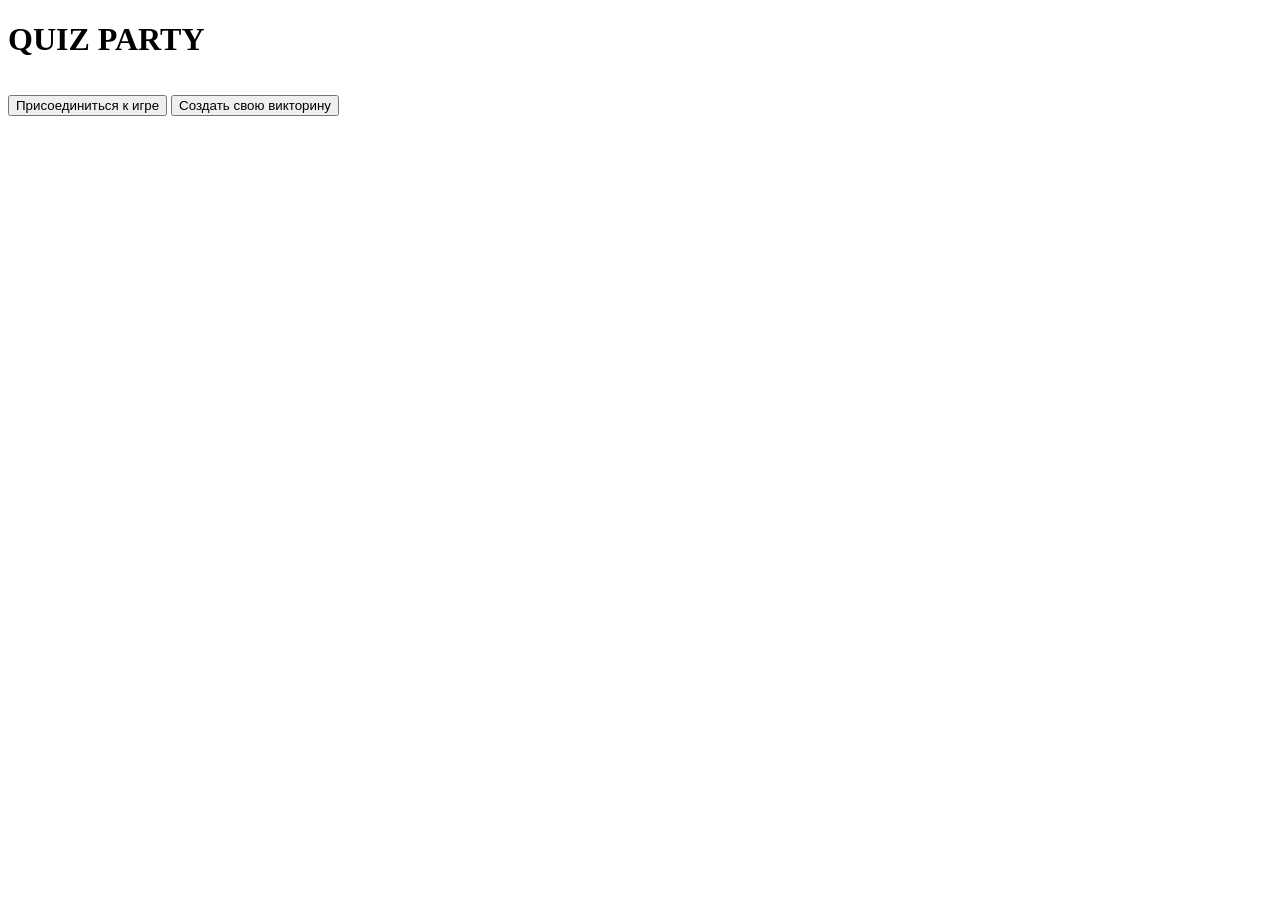
==== frontend/index.html @ ed693cd4 "Обнова" ====
<!DOCTYPE html>
<html lang="ru">
<head>
    <meta charset="UTF-8">
    <meta name="viewport" content="width=device-width, initial-scale=1.0">
    <title>Quiz Party - Меню</title>
    <link rel="stylesheet" href="css/style.css">
</head>
<body>
    <div class="glass-card">
        <h1>QUIZ PARTY</h1>
        <button onclick="location.href='game.html'" class="btn-primary">Присоединиться к игре</button>
        <button onclick="location.href='create.html'" class="btn-secondary" style="margin-top:15px;">Создать свою викторину</button>
    </div>
</body>
</html>
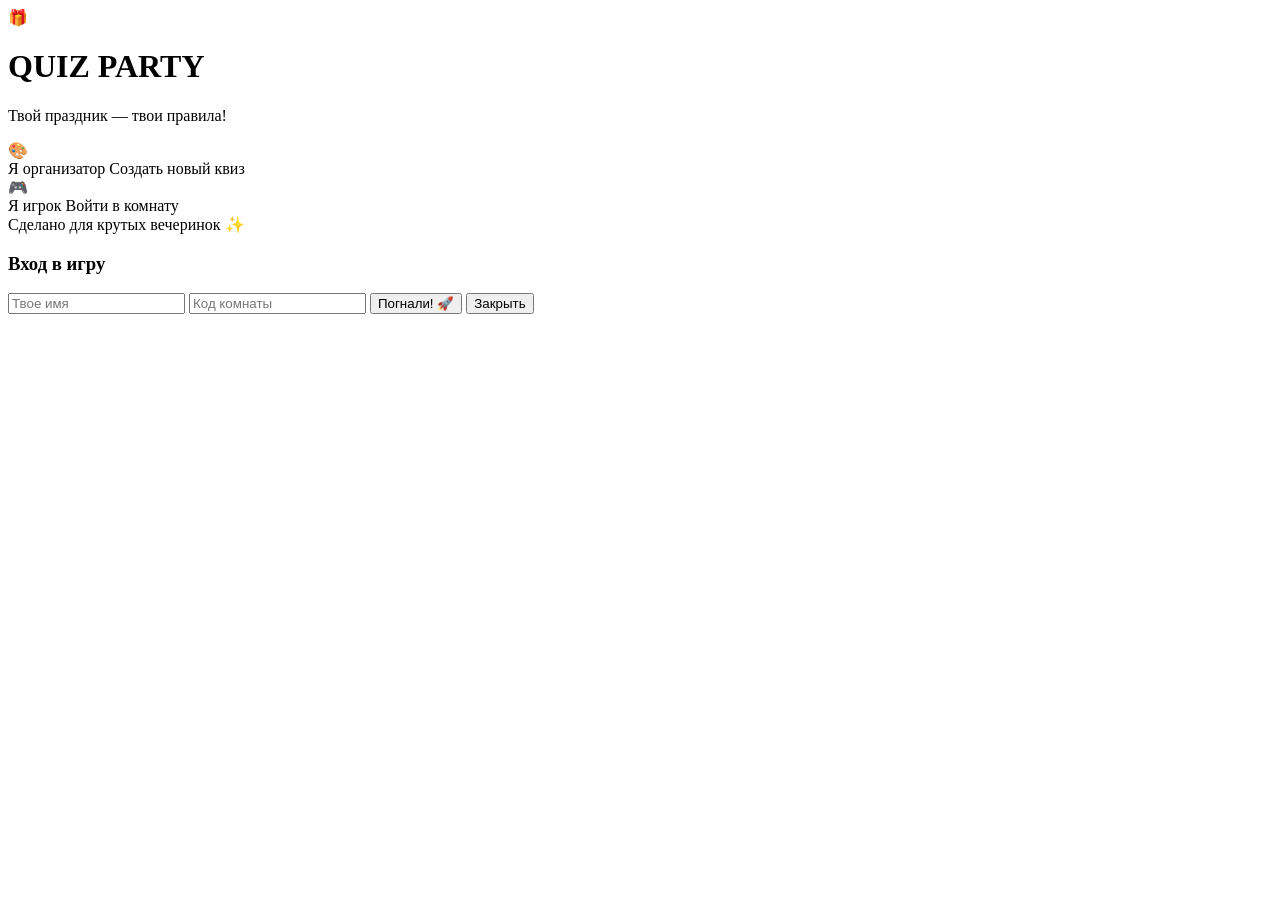
==== commit 54e59134: "redesign wait page host4" ====
--- a/frontend/index.html
+++ b/frontend/index.html
@@ -3,14 +3,76 @@
 <head>
     <meta charset="UTF-8">
     <meta name="viewport" content="width=device-width, initial-scale=1.0">
-    <title>Quiz Party - Меню</title>
+    <title>Quiz Party 🎉 — Главная</title>
+    <link href="https://fonts.googleapis.com/css2?family=Montserrat:wght@400;600;800&display=swap" rel="stylesheet">
     <link rel="stylesheet" href="css/style.css">
+    <link rel="stylesheet" href="css/menu.css">
 </head>
-<body>
-    <div class="glass-card">
-        <h1>QUIZ PARTY</h1>
-        <button onclick="location.href='game.html'" class="btn-primary">Присоединиться к игре</button>
-        <button onclick="location.href='create.html'" class="btn-secondary" style="margin-top:15px;">Создать свою викторину</button>
+<body class="party-bg">
+
+    <div class="balloon balloon-1"></div>
+    <div class="balloon balloon-2"></div>
+    <div class="balloon balloon-3"></div>
+
+    <div class="main-container">
+        <div class="party-card menu-card">
+            <div class="logo-area">
+                <span class="emoji-logo">🎁</span>
+                <h1 class="party-title">QUIZ PARTY</h1>
+                <p class="party-subtitle">Твой праздник — твои правила!</p>
+            </div>
+
+            <div class="menu-grid">
+                <div class="menu-item create" onclick="location.href='create.html'">
+                    <div class="menu-icon">🎨</div>
+                    <div class="menu-text">
+                        <span class="menu-label">Я организатор</span>
+                        <span class="menu-desc">Создать новый квиз</span>
+                    </div>
+                </div>
+
+                <div class="menu-item join" onclick="openJoinModal()">
+                    <div class="menu-icon">🎮</div>
+                    <div class="menu-text">
+                        <span class="menu-label">Я игрок</span>
+                        <span class="menu-desc">Войти в комнату</span>
+                    </div>
+                </div>
+            </div>
+
+            <div class="footer-info">
+                Сделано для крутых вечеринок ✨
+            </div>
+        </div>
     </div>
+
+    <div id="join-modal" class="modal">
+        <div class="modal-content glass-card">
+            <h3>Вход в игру</h3>
+            <input type="text" id="player-name" maxlength="15" placeholder="Твое имя">
+            <input type="text" id="room-code" placeholder="Код комнаты">
+            <button onclick="startJoining()" class="btn-party-direct">Погнали! 🚀</button>
+            <button onclick="closeJoinModal()" class="btn-close">Закрыть</button>
+        </div>
+    </div>
+
+    <script>
+        function openJoinModal() {
+            document.getElementById('join-modal').style.display = 'flex';
+        }
+        function closeJoinModal() {
+            document.getElementById('join-modal').style.display = 'none';
+        }
+        function startJoining() {
+            const name = document.getElementById('player-name').value;
+            const code = document.getElementById('room-code').value;
+            if(name && code) {
+                sessionStorage.setItem('quiz_player_name', name);
+                window.location.href = `game.html?room=${code}&role=player`;
+            } else {
+                alert("Введи имя и код комнаты! 😊");
+            }
+        }
+    </script>
 </body>
 </html>
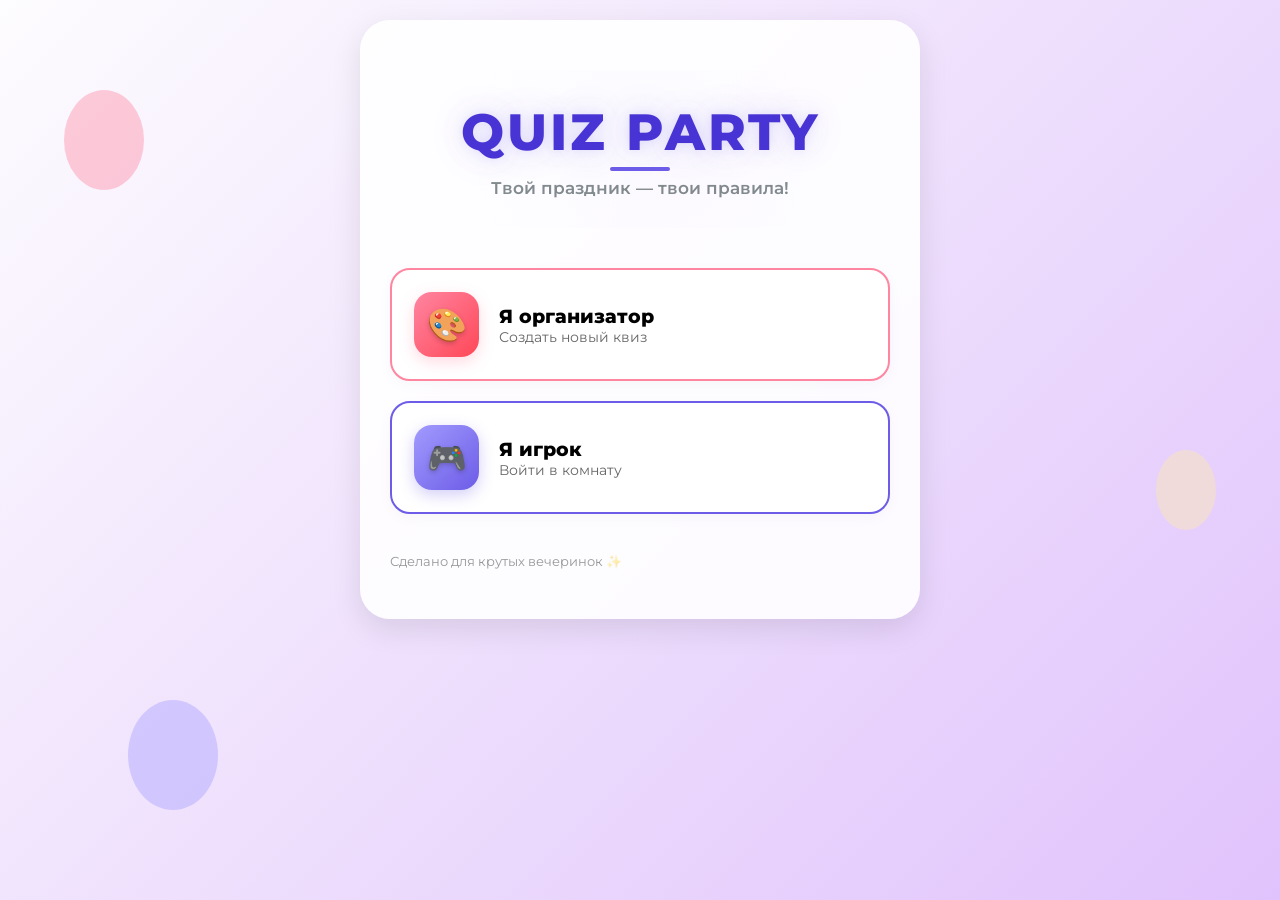
==== commit 2b4e35e1: "redesign and logic code copy" ====
--- a/frontend/index.html
+++ b/frontend/index.html
@@ -2,7 +2,7 @@
 <html lang="ru">
 <head>
     <meta charset="UTF-8">
-    <meta name="viewport" content="width=device-width, initial-scale=1.0">
+    <meta name="viewport" content="width=device-width, initial-scale=1.0, maximum-scale=1.0, user-scalable=no">
     <title>Quiz Party 🎉 — Главная</title>
     <link href="https://fonts.googleapis.com/css2?family=Montserrat:wght@400;600;800&display=swap" rel="stylesheet">
     <link rel="stylesheet" href="css/style.css">
@@ -17,9 +17,8 @@
     <div class="main-container">
         <div class="party-card menu-card">
             <div class="logo-area">
-                <span class="emoji-logo">🎁</span>
                 <h1 class="party-title">QUIZ PARTY</h1>
-                <p class="party-subtitle">Твой праздник — твои правила!</p>
+                <p class="party-subtitle reveal-anim-delay">Твой праздник — твои правила!</p>
             </div>
 
             <div class="menu-grid">
@@ -47,32 +46,36 @@
     </div>
 
     <div id="join-modal" class="modal">
-        <div class="modal-content glass-card">
-            <h3>Вход в игру</h3>
-            <input type="text" id="player-name" maxlength="15" placeholder="Твое имя">
-            <input type="text" id="room-code" placeholder="Код комнаты">
-            <button onclick="startJoining()" class="btn-party-direct">Погнали! 🚀</button>
-            <button onclick="closeJoinModal()" class="btn-close">Закрыть</button>
+        <div class="modal-content light-glass-card">
+            <div class="modal-header">
+                <h3>Вход в игру</h3>
+                <p>Введи данные, чтобы начать веселье</p>
+            </div>
+            
+            <div class="portal-inputs">
+                <div class="modern-field" id="field-name">
+                    <input type="text" id="player-name" maxlength="15" placeholder=" " required>
+                    <label>Твое имя</label>
+                    <span class="field-icon">👤</span>
+                    <div class="field-border"></div>
+                </div>
+                <span class="input-hint" id="hint-name">Пожалуйста, представься 🎭</span> <div class="modern-field" id="field-code">
+                    <input type="text" id="room-code" placeholder=" " required>
+                    <label>Код комнаты</label>
+                    <span class="field-icon">🔑</span>
+                    <div class="field-border"></div>
+                </div>
+                <span class="input-hint" id="hint-code">Нужен код, чтобы войти 🚪</span>
+            </div>
+
+            <button onclick="startJoining()" class="btn-modern-join">
+                <span>ПОГНАЛИ! 🚀</span>
+            </button>
+            
+            <button onclick="closeJoinModal()" class="btn-cancel-link">Вернуться назад</button>
         </div>
     </div>
 
-    <script>
-        function openJoinModal() {
-            document.getElementById('join-modal').style.display = 'flex';
-        }
-        function closeJoinModal() {
-            document.getElementById('join-modal').style.display = 'none';
-        }
-        function startJoining() {
-            const name = document.getElementById('player-name').value;
-            const code = document.getElementById('room-code').value;
-            if(name && code) {
-                sessionStorage.setItem('quiz_player_name', name);
-                window.location.href = `game.html?room=${code}&role=player`;
-            } else {
-                alert("Введи имя и код комнаты! 😊");
-            }
-        }
-    </script>
+    <script src="js/menu.js"></script>
 </body>
 </html>
--- a/frontend/css/style.css
+++ b/frontend/css/style.css
@@ -0,0 +1,44 @@
+body {
+    margin: 0; font-family: 'Montserrat', sans-serif;
+    background: linear-gradient(135deg, #fdfcfe 0%, #e0c3fc 100%);
+    min-height: 100vh;
+}
+
+.main-container {
+    display: flex; justify-content: center; padding: 20px;
+}
+
+.party-card {
+    background: rgba(255,255,255,0.9);
+    padding: 30px; border-radius: 30px;
+    width: 100%; max-width: 500px;
+    box-shadow: 0 10px 30px rgba(0,0,0,0.1);
+    z-index: 10;
+}
+
+.balloon {
+    position: fixed; border-radius: 50%; opacity: 0.4; z-index: 1;
+    animation: float 6s infinite ease-in-out;
+}
+.balloon-1 { width: 80px; height: 100px; background: #ff85a1; top: 10%; left: 5%; }
+.balloon-2 { width: 60px; height: 80px; background: #ffeaa7; top: 50%; right: 5%; animation-delay: 2s; }
+.balloon-3 { width: 90px; height: 110px; background: #a29bfe; bottom: 10%; left: 10%; animation-delay: 4s; }
+
+@keyframes float {
+    0%, 100% { transform: translateY(0); }
+    50% { transform: translateY(-20px); }
+}
+
+/* Отключаем жесты масштабирования на уровне CSS */
+html, body {
+    touch-action: pan-x pan-y; /* Разрешает только скролл, запрещает зум щипком */
+}
+
+/* Убираем синюю рамку и зум при фокусе */
+input, select, textarea {
+    font-size: 12px !important; 
+}
+
+* {
+    -webkit-tap-highlight-color: transparent; /* Убирает синюю рамку при клике на кнопки/инпуты */
+}
--- a/frontend/css/menu.css
+++ b/frontend/css/menu.css
@@ -0,0 +1,632 @@
+.menu-card {
+    padding: 50px 30px !important;
+}
+
+.logo-area {
+    position: relative;
+    margin-bottom: 40px; /* Немного уменьшили отступ, так как нет логотипа */
+    padding: 30px 0;
+    text-align: center;
+    background: radial-gradient(circle at center, rgba(108, 92, 231, 0.02) 0%, rgba(255, 255, 255, 0) 70%); /* Почти незаметное свечение фона */
+}
+
+/* Главный заголовок с эффектом КОНТРАЖУРА (Glow) */
+.party-title {
+    font-family: 'Montserrat', sans-serif;
+    font-weight: 800; /* Экстра-жирный шрифт */
+    font-size: 3.2rem; /* Сделали крупнее, раз он теперь главный */
+    margin: 0;
+    text-transform: uppercase;
+    letter-spacing: 3px; /* Увеличили межбуквенный отступ для стильности */
+    position: relative;
+    display: inline-block;
+    
+    /* 1. Цвет самого текста - глубокий фиолетовый */
+    color: #4834d4; 
+    
+    /* 2. МАГИЯ СВЕЧЕНИЯ ЗА ТЕКСТОМ (Мягкий Неон) */
+    text-shadow: 
+        0 0 10px rgba(108, 92, 231, 0.1),  /* Самое ближнее мягкое свечение */
+        0 0 25px rgba(108, 92, 231, 0.15), /* Среднее свечение */
+        0 0 45px rgba(108, 92, 231, 0.1);  /* Дальнее расплывчатое облако света */
+    
+    /* Анимация: Легкое "дыхание" света */
+    animation: quizGlowBreath 4s infinite ease-in-out;
+}
+
+/* Анимация пульсации неонового облака */
+@keyframes quizGlowBreath {
+    0%, 100% { 
+        text-shadow: 
+            0 0 10px rgba(108, 92, 231, 0.1),
+            0 0 25px rgba(108, 92, 231, 0.15),
+            0 0 45px rgba(108, 92, 231, 0.1);
+    }
+    50% { 
+        text-shadow: 
+            0 0 15px rgba(108, 92, 231, 0.15),
+            0 0 35px rgba(108, 92, 231, 0.2),
+            0 0 65px rgba(108, 92, 231, 0.15); /* Свечение становится чуть ярче и шире */
+    }
+}
+
+/* Эффект при наведении на всю шапку (для интереса) */
+.logo-area:hover .party-title {
+    color: #6c5ce7; /* Текст становится чуть светлее */
+    transform: scale(1.03); /* Легкое увеличение */
+    transition: all 0.4s ease;
+}
+
+/* Интерактивная полоска под заголовком */
+.party-title::after {
+    content: '';
+    position: absolute;
+    bottom: -8px;
+    left: 50%;
+    width: 60px;
+    height: 4px;
+    background: #6c5ce7;
+    border-radius: 10px;
+    transform: translateX(-50%);
+    transition: width 0.3s ease, background 0.3s ease;
+}
+
+/* Эффект при наведении на заголовок (для интереса) */
+.logo-area:hover .party-title::after {
+    width: 140px;
+    background: #ff85a1; /* Меняем цвет полоски на розовый при наведении */
+}
+
+/* Подзаголовок: делаем чуть четче и добавляем иконки ✨ */
+.party-subtitle {
+    font-size: 1.05rem;
+    color: #636e72;
+    margin: 15px 0 0;
+    opacity: 0.8;
+    font-weight: 600;
+    display: flex;
+    align-items: center;
+    justify-content: center;
+    gap: 12px;
+}
+
+.party-subtitle::before,
+.party-subtitle::after {
+    font-size: 0.9rem;
+    opacity: 0.4;
+}
+
+/* Анимация появления с задержкой */
+.reveal-anim-delay {
+    animation: subtitleReveal 0.8s ease-out 0.2s both; /* Появляется через 0.2с после загрузки */
+}
+
+@keyframes subtitleReveal {
+    from { opacity: 0; transform: translateY(10px); }
+    to { opacity: 0.8; transform: translateY(0); }
+}
+
+.menu-grid {
+    display: flex;
+    flex-direction: column;
+    gap: 20px;
+}
+
+/* Основная карточка меню */
+.menu-item {
+    position: relative;
+    display: flex;
+    align-items: center;
+    padding: 22px;
+    border-radius: 20px;
+    cursor: pointer;
+    background: #ffffff;
+    border: 2px solid transparent;
+    text-align: left;
+    box-shadow: 0 4px 15px rgba(0,0,0,0.03);
+    overflow: hidden; /* Важно для эффекта блика */
+    transition: all 0.4s cubic-bezier(0.175, 0.885, 0.32, 1.275);
+    z-index: 1;
+}
+
+/* Эффект стеклянного блика (Shine) */
+.menu-item::after {
+    content: '';
+    position: absolute;
+    top: 0; 
+    left: -100%;
+    width: 50%; 
+    height: 100%;
+    background: linear-gradient(to right, rgba(255,255,255,0) 0%, rgba(255,255,255,0.8) 50%, rgba(255,255,255,0) 100%);
+    transform: skewX(-25deg);
+    transition: all 0.5s ease;
+    z-index: -1;
+}
+
+/* Общий hover: подъем карточки и пробегающий блик */
+.menu-item:hover {
+    transform: translateY(-5px) scale(1.02);
+}
+.menu-item:hover::after {
+    left: 150%;
+    transition: all 0.7s ease-in-out;
+}
+
+/* Анимация иконок при наведении */
+@keyframes iconPartyBounce {
+    0%, 100% { transform: translateY(0) rotate(0deg) scale(1); }
+    25% { transform: translateY(-4px) rotate(-8deg) scale(1.1); }
+    50% { transform: translateY(0) rotate(0deg) scale(1.05); }
+    75% { transform: translateY(-2px) rotate(8deg) scale(1.1); }
+}
+
+.menu-item:hover .menu-icon {
+    animation: iconPartyBounce 0.6s ease-in-out;
+}
+
+/* --- Стили для кнопки ОРГАНИЗАТОРА (Розовая) --- */
+.menu-item.create:hover {
+    border-color: #ff85a1;
+    /* Цветная светящаяся тень вместо серой */
+    box-shadow: 0 15px 30px rgba(255, 133, 161, 0.25); 
+}
+
+.menu-item.create {
+    border-color: #ff85a1;
+}
+    
+.menu-item.create .menu-icon {
+    /* Сочный градиент вместо сплошного цвета */
+    background: linear-gradient(135deg, #ff85a1, #ff4757);
+    box-shadow: 0 5px 15px rgba(255, 133, 161, 0.3);
+}
+
+.menu-item.join {
+    border-color: #6c5ce7;
+}
+
+/* --- Стили для кнопки ИГРОКА (Фиолетовая) --- */
+.menu-item.join:hover {
+    border-color: #6c5ce7;
+    /* Цветная светящаяся тень */
+    box-shadow: 0 15px 30px rgba(108, 92, 231, 0.25);
+}
+
+.menu-item.join .menu-icon {
+    /* Сочный градиент */
+    background: linear-gradient(135deg, #a29bfe, #6c5ce7);
+    box-shadow: 0 5px 15px rgba(108, 92, 231, 0.3);
+}
+
+/* Настраиваем иконку (сделал чуть крупнее и добавил тень тексту) */
+.menu-icon {
+    width: 65px;
+    height: 65px;
+    border-radius: 18px;
+    display: flex;
+    align-items: center;
+    justify-content: center;
+    font-size: 2rem;
+    color: white;
+    margin-right: 20px;
+    transition: all 0.3s ease;
+    text-shadow: 0 2px 5px rgba(0,0,0,0.2);
+}
+
+.menu-text {
+    display: flex;
+    flex-direction: column;
+}
+
+.menu-label {
+    font-weight: 800;
+    font-size: 1.2rem;
+    color: var(--party-text);
+}
+
+.menu-desc {
+    font-size: 0.9rem;
+    opacity: 0.6;
+}
+
+.footer-info {
+    margin-top: 40px;
+    font-size: 0.8rem;
+    opacity: 0.4;
+}
+
+
+.modal-content {
+    width: 90%;
+    max-width: 400px;
+    padding: 30px;
+}
+
+.modal-content input {
+    width: 100%;
+    padding: 15px;
+    margin-bottom: 15px;
+    border-radius: 12px;
+    border: 2px solid #eee;
+    font-family: 'Montserrat', sans-serif;
+    box-sizing: border-box;
+}
+
+.btn-close {
+    background: none;
+    border: none;
+    color: var(--party-purple);
+    margin-top: 10px;
+    cursor: pointer;
+    font-weight: 600;
+}
+
+/* Светлое модальное окно */
+.modal {
+    display: none;
+    position: fixed;
+    top: 0; left: 0; width: 100%; height: 100%;
+    background: rgba(255, 255, 255, 0.4); /* Светлая подложка */
+    backdrop-filter: blur(15px);
+    justify-content: center;
+    align-items: center;
+    z-index: 1000;
+}
+
+.light-glass-card {
+    background: rgba(255, 255, 255, 0.8) !important;
+    border: 1px solid rgba(255, 255, 255, 0.5);
+    border-radius: 40px;
+    padding: 40px;
+    width: 90%;
+    max-width: 420px;
+    box-shadow: 0 30px 60px rgba(0, 0, 0, 0.08);
+    text-align: center;
+    animation: slideUp 0.4s ease-out;
+}
+
+.badge-new {
+    display: inline-block;
+    background: #6c5ce7;
+    color: white;
+    font-size: 0.65rem;
+    font-weight: 800;
+    padding: 5px 12px;
+    border-radius: 50px;
+    margin-bottom: 15px;
+    letter-spacing: 1px;
+}
+
+.modal-header p {
+    font-size: 0.9rem;
+    color: #636e72;
+    margin: 10px 0 30px;
+}
+
+/* Стили полей ввода */
+.input-group-modern {
+    text-align: left;
+    margin-bottom: 20px;
+}
+
+.input-group-modern label {
+    font-size: 0.7rem;
+    font-weight: 800;
+    color: #b2bec3;
+    margin-left: 15px;
+    margin-bottom: 8px;
+    display: block;
+}
+
+.input-wrapper {
+    position: relative;
+    display: flex;
+    align-items: center;
+}
+
+.input-wrapper .icon {
+    position: absolute;
+    left: 20px;
+    font-size: 1.1rem;
+}
+
+.light-glass-card input {
+    width: 100%;
+    background: #f1f2f6 !important;
+    border: 2px solid transparent !important;
+    border-radius: 20px !important;
+    padding: 18px 20px 18px 55px !important;
+    font-family: 'Montserrat', sans-serif;
+    font-weight: 600;
+    color: #2d3436 !important;
+    transition: 0.3s;
+}
+
+.light-glass-card input:focus {
+    background: #fff !important;
+    border-color: #6c5ce7 !important;
+    box-shadow: 0 10px 20px rgba(108, 92, 231, 0.1);
+    outline: none;
+}
+
+/* Кнопка */
+.btn-modern-join {
+    background: #6c5ce7;
+    color: white;
+    border: none;
+    width: 100%;
+    padding: 20px;
+    border-radius: 20px;
+    font-size: 1.1rem;
+    font-weight: 800;
+    cursor: pointer;
+    box-shadow: 0 10px 25px rgba(108, 92, 231, 0.3);
+    transition: 0.3s;
+    margin-top: 10px;
+}
+
+.btn-modern-join:hover {
+    transform: translateY(-3px);
+    box-shadow: 0 15px 30px rgba(108, 92, 231, 0.4);
+    background: #5b49d6;
+}
+
+.btn-cancel-link {
+    background: none;
+    border: none;
+    color: #b2bec3;
+    margin-top: 20px;
+    font-weight: 600;
+    cursor: pointer;
+    transition: 0.3s;
+}
+
+.btn-cancel-link:hover {
+    color: #636e72;
+}
+
+@keyframes slideUp {
+    from { opacity: 0; transform: translateY(30px); }
+    to { opacity: 1; transform: translateY(0); }
+}
+
+.portal-inputs {
+    display: flex;
+    flex-direction: column;
+    gap: 25px; /* Увеличили отступ для плавающих подписей */
+    margin-bottom: 35px;
+}
+
+.modern-field {
+    position: relative;
+    width: 100%;
+}
+
+.modern-field input:focus ~ .field-icon {
+    opacity: 1;
+    color: #6c5ce7;
+}
+
+
+/* Убираем лишние отступы, так как убрали бейдж */
+.modal-header h3 {
+    margin-top: 10px;
+}
+
+/* Чтобы розовый текст хорошо читался на сером фоне */
+.modern-field input::selection {
+    background: rgba(255, 133, 161, 0.2);
+    color: #ff85a1;
+}
+
+/* Подсказки: делаем их еле заметными (светло-серыми) */
+.modern-field label {
+    position: absolute;
+    left: 46px;
+    top: 40%;
+    transform: translateY(-50%);
+    color: rgba(0, 0, 0, 0.2); /* Очень прозрачный серый */
+    font-size: 0.8rem;
+    font-weight: 600;
+    pointer-events: none;
+    transition: all 0.5s cubic-bezier(0.4, 0, 0.2, 1);
+    z-index: 2;
+}
+
+/* Когда поле активно или заполнено */
+.modern-field input:focus ~ label,
+.modern-field input:not(:placeholder-shown) ~ label {
+    top: 15px;
+    font-size: 0.6rem;
+    font-weight: 800;
+    color: rgba(0, 0, 0, 0.25); /* Остается серым и незаметным даже наверху */
+    text-transform: uppercase;
+    letter-spacing: 1px;
+}
+
+
+.error-msg {
+    color: #ff85a1;
+    font-size: 0.7rem;
+    font-weight: 700;
+    margin-top: 8px;
+    text-align: left;
+    display: none;
+}
+
+/* Ошибки: Текст и границы */
+.modern-field.error-active .field-border {
+    background: #ff4757; /* Яркий красный вместо розового */
+    box-shadow: 0 0 10px rgba(255, 71, 87, 0.5);
+}
+
+.modern-field.error-active .field-icon {
+    filter: drop-shadow(0 0 5px rgba(255, 71, 87, 0.5));
+}
+
+
+/* Основной стиль инпута - теперь без розового текста */
+.modern-field input {
+    width: 100% !important;
+    background: rgba(240, 242, 245, 0.8) !important;
+    border: 2px solid transparent !important; /* Прозрачная рамка для плавности */
+    border-radius: 16px !important;
+    padding: 18px 20px 10px 45px !important;
+    font-family: 'Montserrat', sans-serif;
+    font-weight: 600;
+    color: #2d3436 !important; /* ТЕМНЫЙ ЦВЕТ ТЕКСТА (вместо розового) */
+    font-size: 1rem;
+    transition: all 0.3s cubic-bezier(0.4, 0, 0.2, 1);
+    box-sizing: border-box;
+}
+
+/* Эффект фокуса - мягкая фиолетовая рамка (в цвет темы) */
+.modern-field input:focus {
+    background: #ffffff !important;
+    border-color: #6c5ce7 !important; 
+    box-shadow: 0 8px 20px rgba(108, 92, 231, 0.1) !important;
+}
+
+/* Плавающая подпись (Label) - чуть темнее для читаемости */
+.modern-field label {
+    position: absolute;
+    left: 45px;
+    top: 50%;
+    transform: translateY(-50%);
+    color: #a4b0be; /* Спокойный серый */
+    font-size: 0.9rem;
+    font-weight: 500;
+    pointer-events: none;
+    transition: all 0.3s ease;
+    z-index: 2;
+}
+
+/* Поднятая подпись (когда текст введен) */
+.modern-field input:focus ~ label,
+.modern-field input:not(:placeholder-shown) ~ label {
+    top: 12px;
+    left: 45px;
+    font-size: 0.65rem;
+    font-weight: 800;
+    color: #6c5ce7; /* Фиолетовый акцент при наборе */
+    text-transform: uppercase;
+    letter-spacing: 0.5px;
+}
+
+/* Иконка внутри инпута */
+.modern-field .field-icon {
+    position: absolute;
+    left: 10px;
+    top: 38%;
+    transform: translateY(-50%);
+    font-size: 1.2rem;
+    opacity: 0.4;
+    z-index: 3;
+    transition: 0.3s;
+}
+
+/* СТИЛЬ ОШИБКИ */
+.modern-field.error-active input {
+    border-color: #ff4757 !important; /* Красная рамка */
+    background: #fffafa !important; /* Едва заметный красный оттенок фона */
+}
+
+.modern-field.error-active .field-icon {
+    opacity: 1;
+    filter: grayscale(0) brightness(0.8);
+}
+
+.input-hint {
+    font-size: 0.75rem;
+    color: #ff4757; /* Чистый красный */
+    font-weight: 700;
+    margin: -35px 0 15px 10px;
+    display: none; /* Включается через JS */
+    text-align: left;
+    animation: fadeInError 0.6s ease;
+}
+
+@keyframes fadeInError {
+    from { opacity: 0; transform: translateY(-5px); }
+    to { opacity: 1; transform: translateY(0); }
+}
+
+/* Убираем старую рамку у контейнера */
+.error-shake {
+    animation: shake-modern 0.4s cubic-bezier(.36,.07,.19,.97) both;
+    border: none !important; /* УДАЛЯЕМ ЭТУ СТРОЧКУ, ЕСЛИ ОНА БЫЛА */
+    background: none !important; /* УДАЛЯЕМ ФОН */
+}
+@keyframes shake-modern {
+    0%, 100% { transform: translateX(0); }
+    20%, 60% { transform: translateX(-6px); }
+    40%, 80% { transform: translateX(6px); }
+}
+
+/* --- МОБИЛЬНАЯ АДАПТАЦИЯ --- */
+@media screen and (max-width: 480px) {
+    /* 1. Компактная карточка */
+    .menu-card {
+        padding: 30px 20px !important; /* Уменьшили внутренние отступы */
+        border-radius: 30px;
+    }
+
+    /* 2. Компактная шапка */
+    .logo-area {
+        margin-bottom: 20px;
+        padding: 10px 0;
+    }
+
+    .party-title {
+        font-size: 2rem; /* Уменьшили шрифт заголовка */
+        letter-spacing: 1px;
+    }
+
+    .party-subtitle {
+        font-size: 0.9rem; /* Подзаголовок поменьше */
+        margin-top: 10px;
+    }
+
+    /* 3. Компактные кнопки меню */
+    .menu-grid {
+        gap: 12px; /* Уменьшили расстояние между кнопками */
+    }
+
+    .menu-item {
+        padding: 15px; /* Уменьшили отступы внутри кнопок */
+    }
+
+    .menu-icon {
+        width: 50px;  /* Иконки чуть меньше */
+        height: 50px;
+        font-size: 1.5rem;
+        margin-right: 15px;
+        border-radius: 14px;
+    }
+
+    .menu-label {
+        font-size: 1rem; /* Текст кнопок компактнее */
+    }
+
+    .menu-desc {
+        font-size: 0.8rem;
+    }
+
+    /* 4. Адаптация модального окна */
+    .light-glass-card {
+        padding: 25px 20px;
+        border-radius: 30px;
+    }
+
+    .btn-modern-join {
+        padding: 16px;
+        font-size: 1rem;
+    }
+
+    /* Если хочется оставить легкий отклик при нажатии */
+    .logo-area:active {
+        transform: scale(0.98); /* Слегка сжимается при касании */
+        transition: 0.1s;
+    }
+}
+
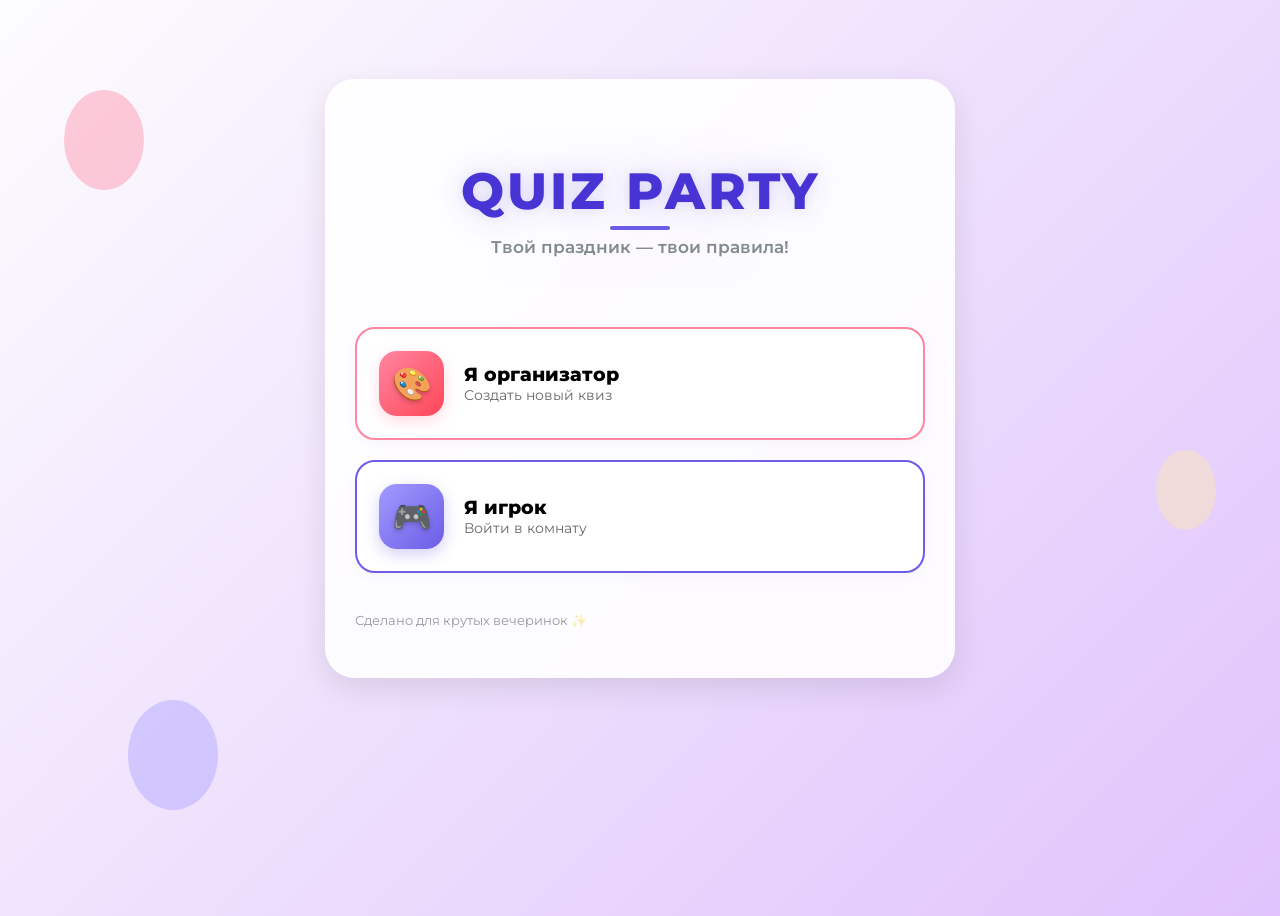
==== commit 5b3a76ff: "no scroll index page" ====
--- a/frontend/index.html
+++ b/frontend/index.html
@@ -8,7 +8,7 @@
     <link rel="stylesheet" href="css/style.css">
     <link rel="stylesheet" href="css/menu.css">
 </head>
-<body class="party-bg">
+<body class="party-bg no-scroll">
 
     <div class="balloon balloon-1"></div>
     <div class="balloon balloon-2"></div>
--- a/frontend/css/style.css
+++ b/frontend/css/style.css
@@ -1,17 +1,29 @@
 body {
-    margin: 0; font-family: 'Montserrat', sans-serif;
+    margin: a; font-family: 'Montserrat', sans-serif;
     background: linear-gradient(135deg, #fdfcfe 0%, #e0c3fc 100%);
     min-height: 100vh;
 }
 
+.no-scroll {
+    overflow: hidden;
+}
+
+
 .main-container {
-    display: flex; justify-content: center; padding: 20px;
+    width: 100%;
+    max-width: 700px; /* Было 622px, ставим больше */
+    margin: auto;
+    padding: 0 15px;  /* Небольшие отступы, чтобы не липло к краям экрана */
+    box-sizing: border-box;
+    display: flex;
+    flex-direction: column;
+    align-items: center;
 }
 
 .party-card {
     background: rgba(255,255,255,0.9);
     padding: 30px; border-radius: 30px;
-    width: 100%; max-width: 500px;
+    width: 100%; max-width: 650px;
     box-shadow: 0 10px 30px rgba(0,0,0,0.1);
     z-index: 10;
 }
@@ -41,4 +53,12 @@
 
 * {
     -webkit-tap-highlight-color: transparent; /* Убирает синюю рамку при клике на кнопки/инпуты */
-}+}
+
+body {
+    /* Сайт не станет уже 320 пикселей. Если экран меньше — появится горизонтальный скролл */
+    min-width: 320px; 
+    
+    /* Чтобы контент не прилипал к краям на узких экранах */
+    overflow-x: hidden; 
+}
--- a/frontend/css/menu.css
+++ b/frontend/css/menu.css
@@ -1,5 +1,22 @@
 .menu-card {
     padding: 50px 30px !important;
+}
+
+.main-container {
+    width: 100%;
+    max-width: 600px;
+    margin: auto;
+    padding: 0 15px;
+    box-sizing: border-box;
+
+    display: flex;
+    flex-direction: column;
+    align-items: center;
+
+    min-height: 100vh;
+
+    justify-content: center; /* центр по вертикали */
+    transform: translateY(-80px); /* чуть выше центра */
 }
 
 .logo-area {
@@ -274,12 +291,13 @@
 }
 
 .light-glass-card {
+    margin-top: -200px;
     background: rgba(255, 255, 255, 0.8) !important;
     border: 1px solid rgba(255, 255, 255, 0.5);
     border-radius: 40px;
     padding: 40px;
     width: 90%;
-    max-width: 420px;
+    max-width: 320px;
     box-shadow: 0 30px 60px rgba(0, 0, 0, 0.08);
     text-align: center;
     animation: slideUp 0.4s ease-out;
